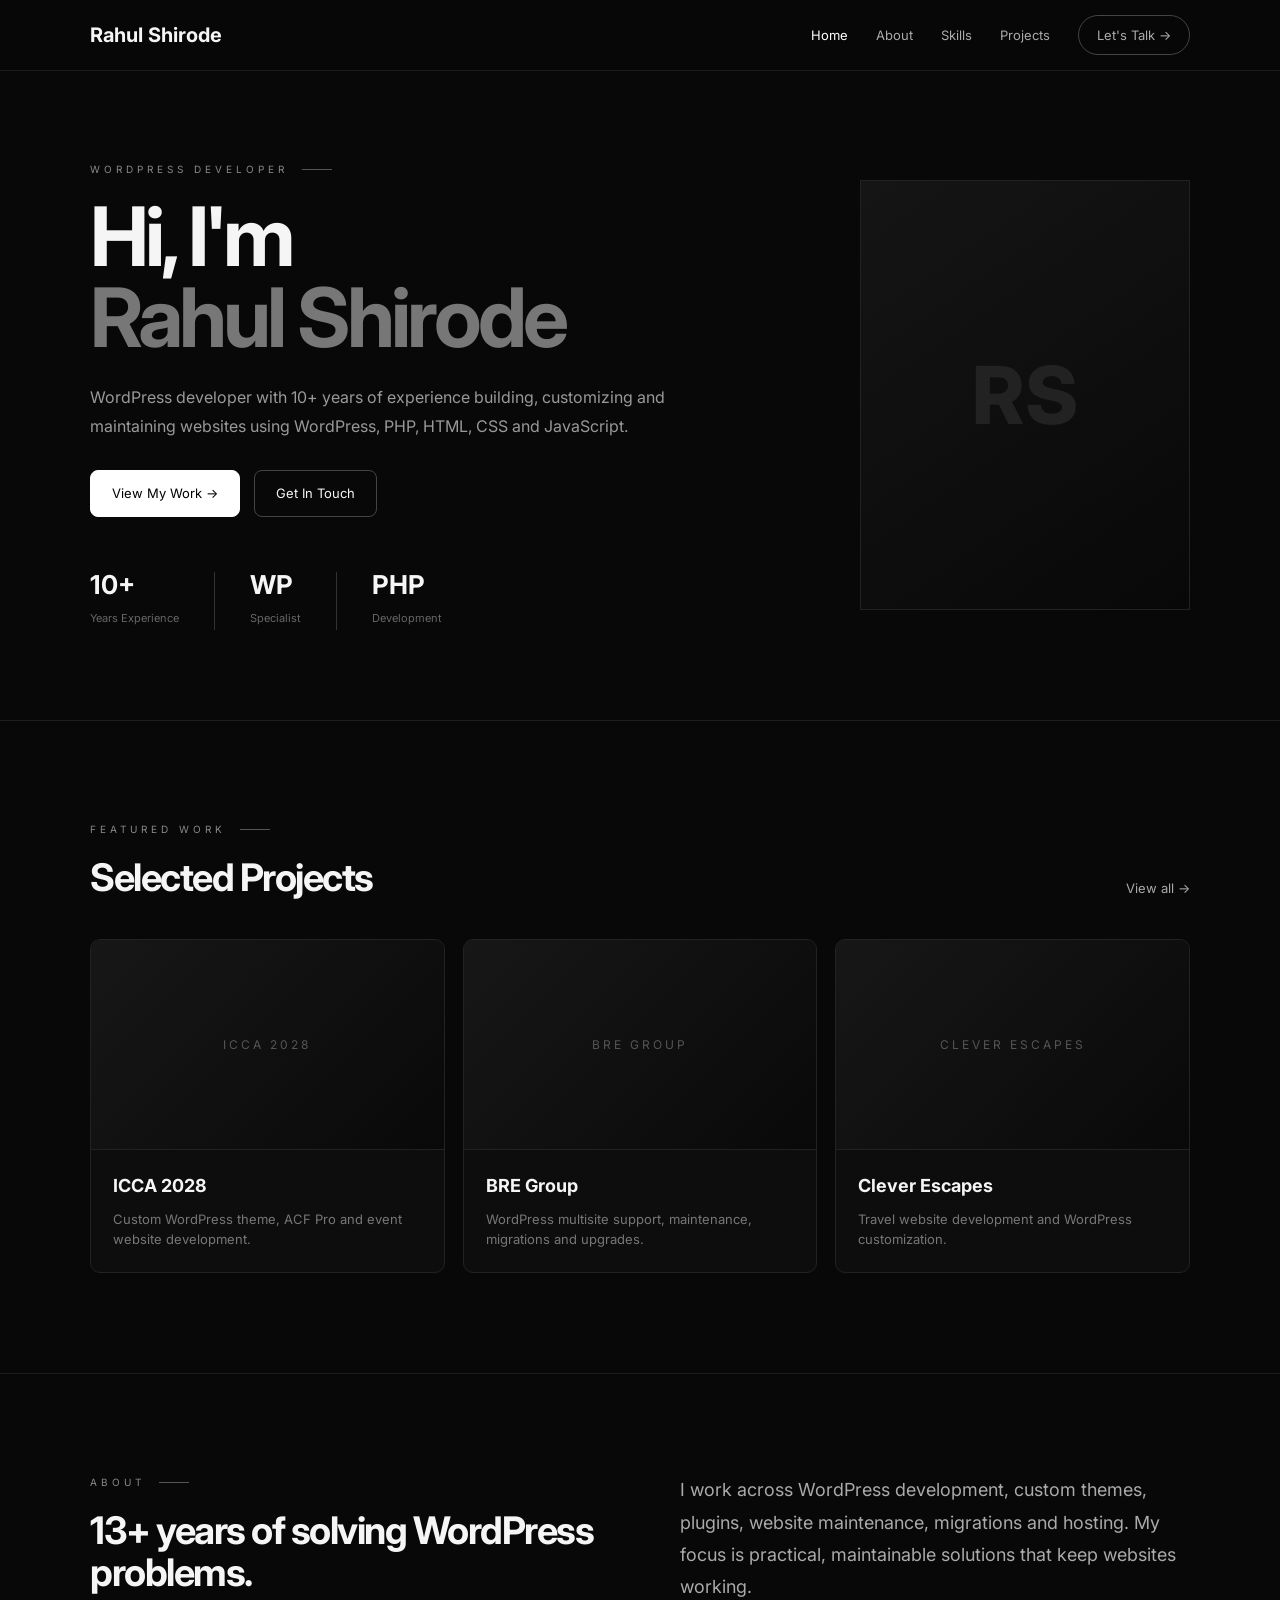
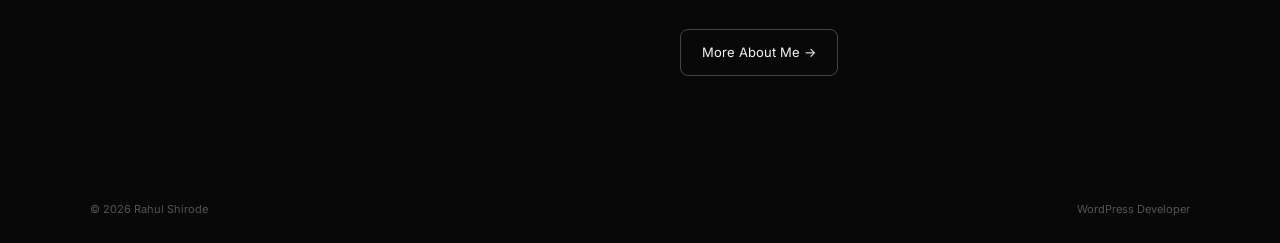
==== index.html @ 425f9e4e "initial commnit" ====
<!DOCTYPE html>
<html lang="en">
<head>
    <meta charset="UTF-8">
    <meta name="viewport" content="width=device-width, initial-scale=1.0">
    <meta name="description" content="Rahul Shirode — WordPress Developer with 10+ years of experience.">
    <title>Rahul Shirode | WordPress Developer</title>
    <link rel="preconnect" href="https://fonts.googleapis.com">
    <link rel="preconnect" href="https://fonts.gstatic.com" crossorigin>
    <link href="https://fonts.googleapis.com/css2?family=Inter:wght@400;500;600;700;800&display=swap" rel="stylesheet">
    <link rel="stylesheet" href="assets/css/style.css">
</head>
<body>
<header class="site-header">
    <div class="container nav">
        <a class="logo" href="index.html">Rahul Shirode</a>
        <button class="menu-toggle" aria-label="Toggle menu">☰</button>
        <nav class="nav-links">
            <a class="active" href="index.html">Home</a>
            <a href="about.html">About</a>
            <a href="skills.html">Skills</a>
            <a href="projects.html">Projects</a>
            <a class="nav-button" href="contact.html">Let's Talk →</a>
        </nav>
    </div>
</header>

<main>
<section class="hero">
    <div class="container hero-grid">
        <div class="hero-content">
            <div class="eyebrow">WordPress Developer</div>
            <h1>Hi, I'm<br><span>Rahul Shirode</span></h1>
            <p class="hero-description">
                WordPress developer with 10+ years of experience building,
                customizing and maintaining websites using WordPress, PHP,
                HTML, CSS and JavaScript.
            </p>
            <div class="buttons">
                <a class="button primary" href="projects.html">View My Work →</a>
                <a class="button secondary" href="contact.html">Get In Touch</a>
            </div>
            <div class="stats">
                <div class="stat"><strong>10+</strong><span>Years Experience</span></div>
                <div class="stat"><strong>WP</strong><span>Specialist</span></div>
                <div class="stat"><strong>PHP</strong><span>Development</span></div>
            </div>
        </div>
        <div class="hero-visual">
            <div class="portrait-placeholder">RS</div>
        </div>
    </div>
</section>

<section class="section">
    <div class="container">
        <div class="section-header">
            <div>
                <div class="eyebrow">Featured Work</div>
                <h2 class="section-title">Selected Projects</h2>
            </div>
            <a class="text-link" href="projects.html">View all →</a>
        </div>

        <div class="project-grid">
            <article class="project-card">
                <div class="project-image">ICCA 2028</div>
                <div class="project-content">
                    <h3>ICCA 2028</h3>
                    <p>Custom WordPress theme, ACF Pro and event website development.</p>
                </div>
            </article>
            <article class="project-card">
                <div class="project-image">BRE GROUP</div>
                <div class="project-content">
                    <h3>BRE Group</h3>
                    <p>WordPress multisite support, maintenance, migrations and upgrades.</p>
                </div>
            </article>
            <article class="project-card">
                <div class="project-image">CLEVER ESCAPES</div>
                <div class="project-content">
                    <h3>Clever Escapes</h3>
                    <p>Travel website development and WordPress customization.</p>
                </div>
            </article>
        </div>
    </div>
</section>

<section class="section section-border">
    <div class="container split">
        <div>
            <div class="eyebrow">About</div>
            <h2 class="section-title">13+ years of solving WordPress problems.</h2>
        </div>
        <div>
            <p class="large-text">
                I work across WordPress development, custom themes, plugins,
                website maintenance, migrations and hosting. My focus is
                practical, maintainable solutions that keep websites working.
            </p>
            <a class="button secondary" href="about.html">More About Me →</a>
        </div>
    </div>
</section>
</main>

<footer class="footer">
    <div class="container footer-inner">
        <span>© <span id="year"></span> Rahul Shirode</span>
        <span>WordPress Developer</span>
    </div>
</footer>
<script src="assets/js/main.js"></script>
</body>
</html>
---- assets/css/style.css ----
*{margin:0;padding:0;box-sizing:border-box}html{scroll-behavior:smooth}body{background:#080808;color:#f5f5f5;font-family:Inter,sans-serif;line-height:1.6}a{color:inherit;text-decoration:none}.container{width:min(1100px,calc(100% - 40px));margin:auto}.site-header{position:sticky;top:0;z-index:1000;background:rgba(8,8,8,.92);backdrop-filter:blur(12px);border-bottom:1px solid #1d1d1d}.nav{height:70px;display:flex;align-items:center;justify-content:space-between}.logo{font-size:20px;font-weight:700}.nav-links{display:flex;align-items:center;gap:28px;font-size:13px;color:#aaa}.nav-links a:hover,.nav-links a.active{color:#fff}.nav-button{border:1px solid #444;border-radius:30px;padding:9px 18px}.nav-button:hover{background:#fff;color:#000}.menu-toggle{display:none;background:none;border:0;color:#fff;font-size:24px}.hero{min-height:650px;border-bottom:1px solid #1d1d1d;display:flex;align-items:center}.hero-grid{display:grid;grid-template-columns:1.2fr .8fr;align-items:center}.hero-content{padding:80px 0}.eyebrow{display:flex;align-items:center;gap:14px;color:#888;font-size:10px;letter-spacing:4px;text-transform:uppercase;margin-bottom:20px}.eyebrow:after{content:"";width:30px;height:1px;background:#555}.hero h1,.page-hero h1,.contact-page h1{font-size:clamp(50px,7vw,82px);line-height:.98;letter-spacing:-4px;margin-bottom:25px}.hero h1 span,.page-hero h1 span,.contact-page h1 span{color:#777}.hero-description{max-width:620px;color:#999;font-size:16px;line-height:1.8;margin-bottom:30px}.buttons{display:flex;gap:14px;margin-bottom:55px}.button{display:inline-flex;align-items:center;justify-content:center;padding:12px 21px;border:1px solid #444;border-radius:8px;font-size:13px;transition:.2s}.button.primary{background:#fff;color:#000;border-color:#fff}.button:hover{transform:translateY(-2px)}.button.secondary:hover{background:#fff;color:#000}.stats{display:flex;gap:35px}.stat{padding-right:35px;border-right:1px solid #333}.stat:last-child{border:0}.stat strong{display:block;font-size:26px;line-height:1;margin-bottom:6px}.stat span{font-size:11px;color:#666}.hero-visual{display:flex;justify-content:flex-end}.portrait-placeholder{width:330px;height:430px;border:1px solid #222;background:linear-gradient(145deg,#151515,#080808);display:flex;align-items:center;justify-content:center;font-size:80px;font-weight:800;color:#222}.section{padding:100px 0;border-bottom:1px solid #1d1d1d}.section-border{border-bottom:0}.section-header{display:flex;justify-content:space-between;align-items:end;margin-bottom:40px}.section-title{font-size:38px;line-height:1.1;letter-spacing:-1.5px}.text-link{color:#aaa;font-size:13px}.project-grid{display:grid;grid-template-columns:repeat(3,1fr);gap:18px}.project-grid-large{grid-template-columns:repeat(2,1fr)}.project-card{background:#0d0d0d;border:1px solid #222;border-radius:10px;overflow:hidden;transition:.25s}.project-card:hover{transform:translateY(-4px);border-color:#444}.project-image{height:210px;display:flex;align-items:center;justify-content:center;background:linear-gradient(135deg,#171717,#090909);border-bottom:1px solid #222;color:#555;font-size:12px;letter-spacing:3px}.project-content{padding:22px}.project-content h3{font-size:18px;margin-bottom:8px}.project-content p,.muted{color:#777;font-size:13px}.tags{display:flex;flex-wrap:wrap;gap:6px;margin-top:18px}.tags span{border:1px solid #292929;border-radius:20px;padding:4px 8px;color:#777;font-size:10px}.split{display:grid;grid-template-columns:1fr 1fr;gap:80px}.large-text{color:#aaa;font-size:18px;line-height:1.8;margin-bottom:25px}.page-hero{padding:120px 0 100px;border-bottom:1px solid #1d1d1d}.skills-grid{display:grid;grid-template-columns:repeat(3,1fr);gap:14px}.skill-card{padding:30px;border:1px solid #222;background:#0d0d0d;border-radius:9px}.skill-card b{display:flex;width:45px;height:45px;align-items:center;justify-content:center;border:1px solid #333;border-radius:8px;margin-bottom:22px;font-size:12px}.skill-card h3{margin-bottom:7px}.skill-card p{color:#777;font-size:13px}.timeline{border-top:1px solid #292929}.timeline-item{display:grid;grid-template-columns:1fr 1fr 1fr;gap:20px;padding:22px 0;border-bottom:1px solid #292929}.timeline-item span,.timeline-item small{color:#777;font-size:12px}.contact-page{padding:120px 0}.contact-grid{display:grid;grid-template-columns:1fr 1fr;gap:14px;margin-top:55px}.contact-card{padding:28px;border:1px solid #222;background:#0d0d0d;border-radius:9px;transition:.2s}.contact-card:hover{border-color:#555;transform:translateY(-3px)}.contact-card small{display:block;color:#666;text-transform:uppercase;letter-spacing:2px;font-size:9px;margin-bottom:8px}.contact-card strong{font-size:15px}.footer{padding:25px 0;color:#555;font-size:11px}.footer-inner{display:flex;justify-content:space-between}@media(max-width:800px){.nav-links{display:none;position:absolute;left:0;right:0;top:70px;background:#080808;border-bottom:1px solid #222;padding:20px;flex-direction:column;align-items:flex-start}.nav-links.open{display:flex}.menu-toggle{display:block}.hero{min-height:auto}.hero-grid{grid-template-columns:1fr}.hero-visual{display:none}.hero-content{padding:90px 0}.hero h1,.page-hero h1,.contact-page h1{font-size:52px;letter-spacing:-2px}.project-grid,.project-grid-large,.skills-grid,.split,.contact-grid{grid-template-columns:1fr}.section{padding:70px 0}.section-header{display:block}.section-header .text-link{display:inline-block;margin-top:15px}.timeline-item{grid-template-columns:1fr}.stats{gap:18px}.stat{padding-right:18px}}@media(max-width:500px){.container{width:calc(100% - 30px)}.buttons{flex-direction:column}.button{width:100%}.hero h1,.page-hero h1,.contact-page h1{font-size:45px}.stats{display:grid;grid-template-columns:1fr 1fr}.stat{border:0}.footer-inner{gap:10px;flex-direction:column}}
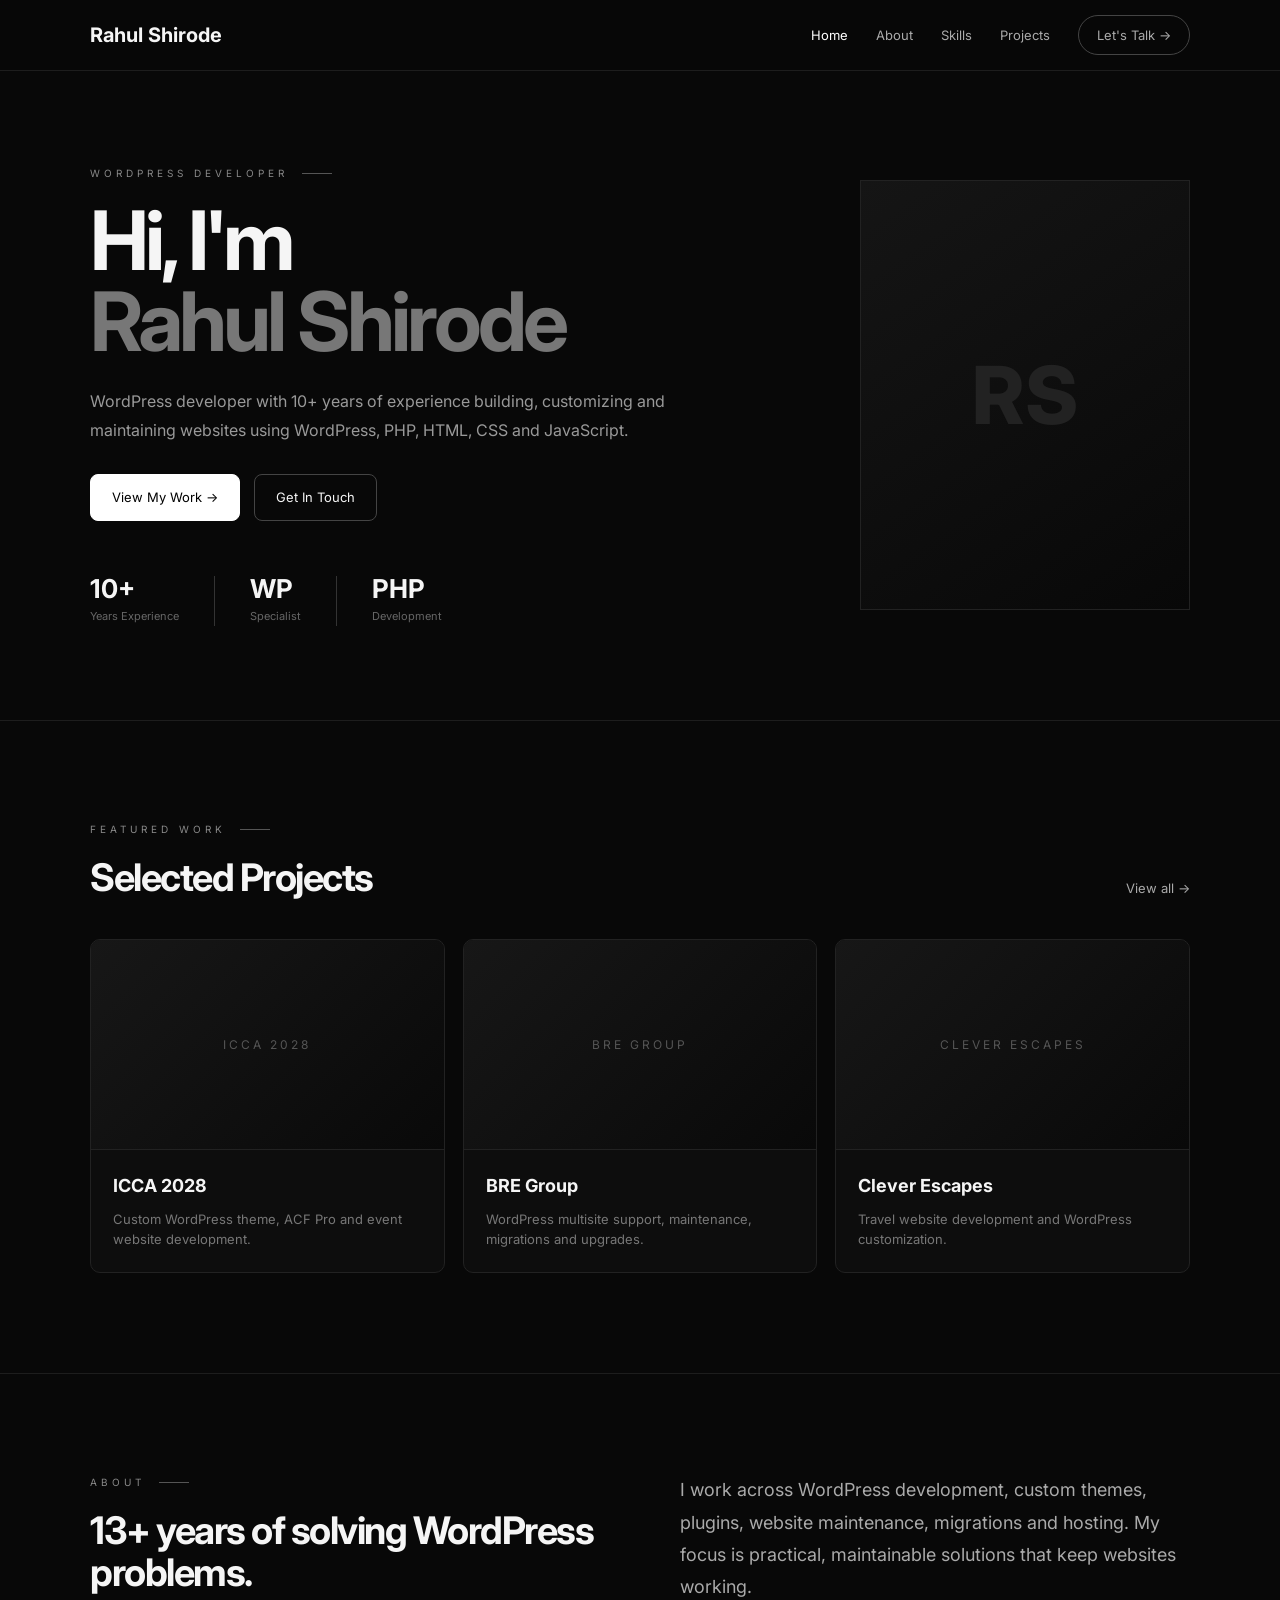
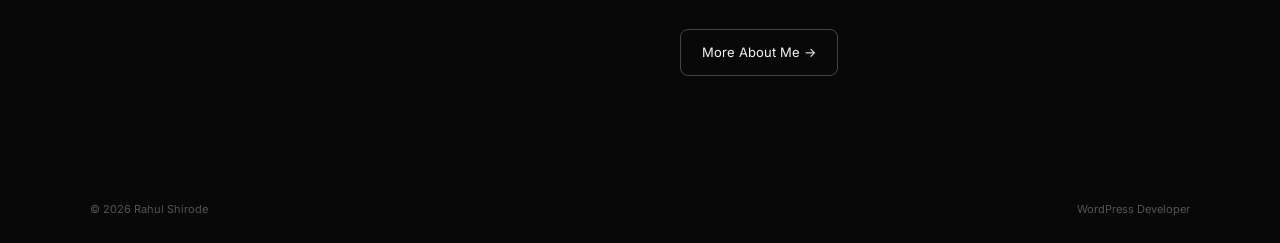
==== commit d95dcb1b: "initial commit" ====
--- a/index.html
+++ b/index.html
@@ -1,4 +1,3 @@
-<!DOCTYPE html>
 <html lang="en">
 <head>
     <meta charset="UTF-8">
